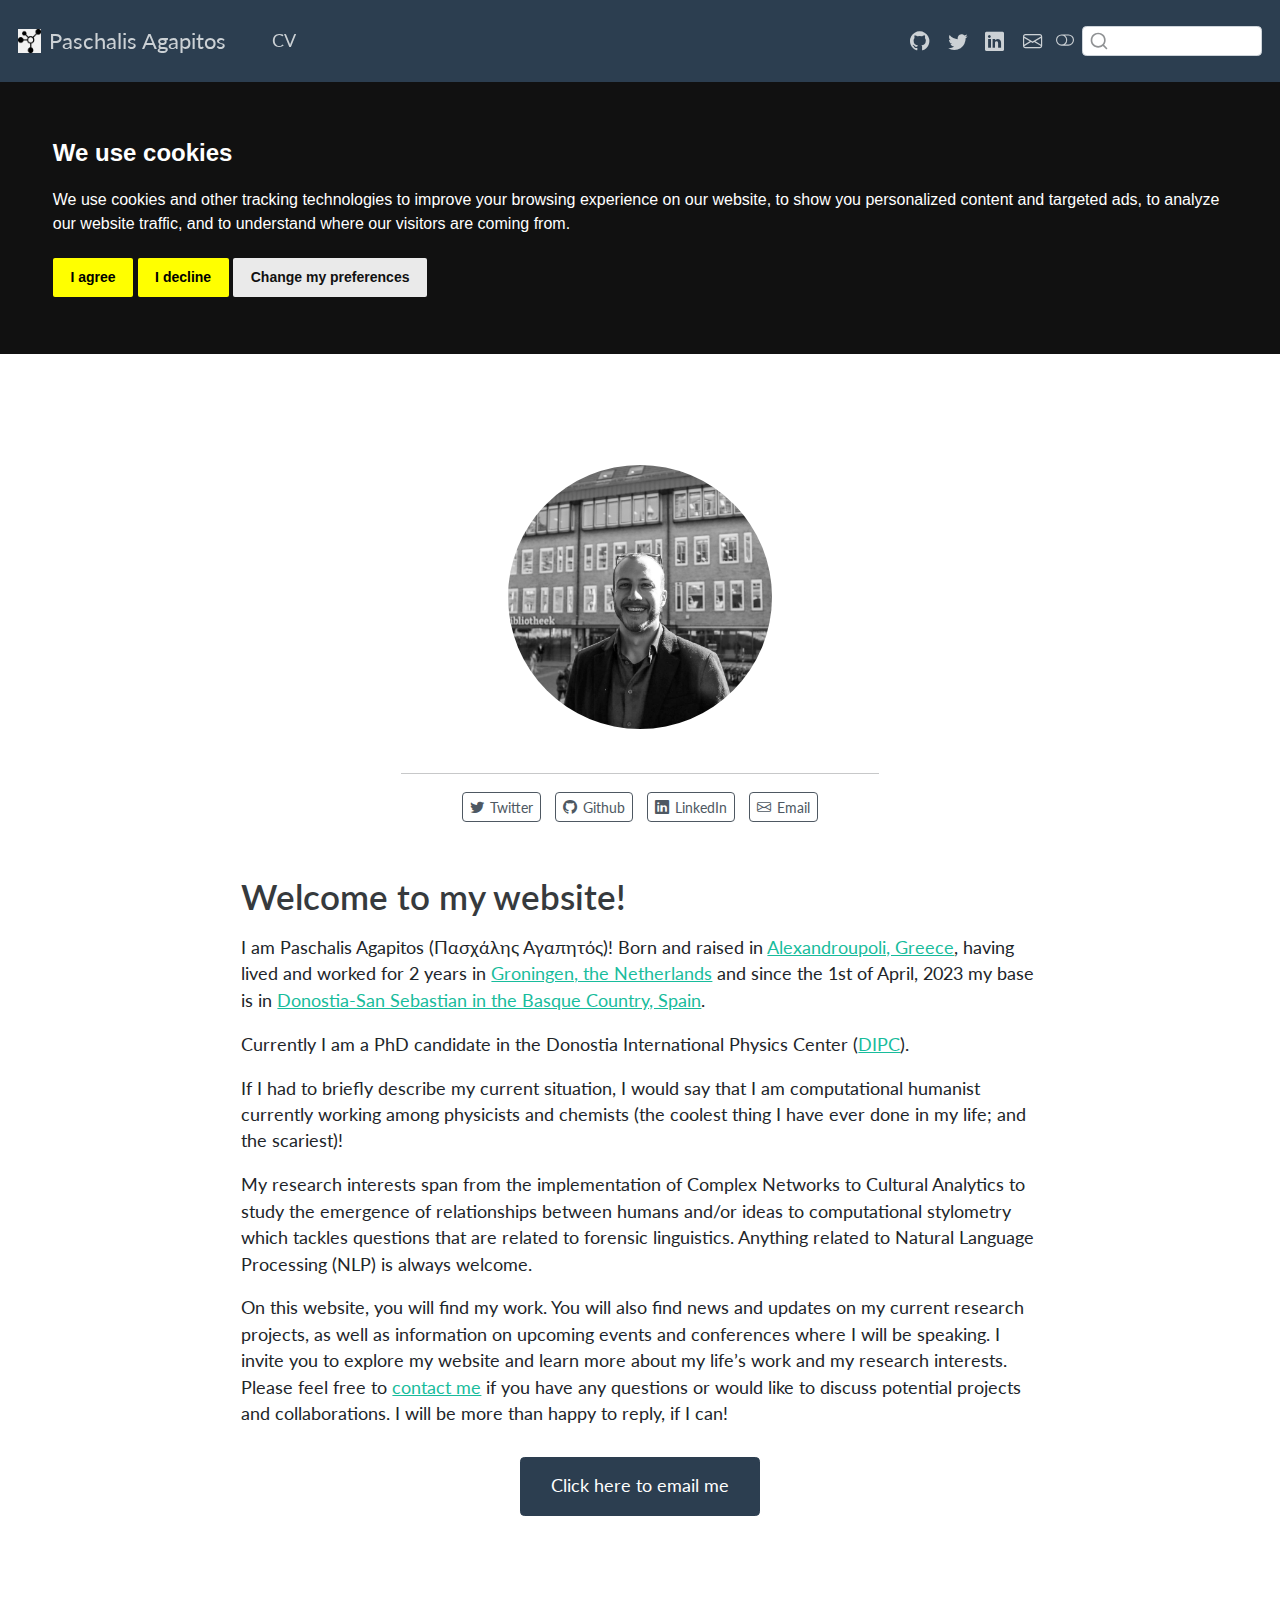
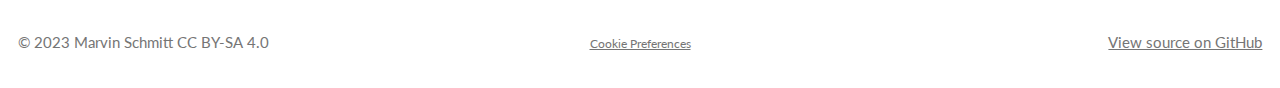
==== index.html @ d055b9a4 "Built site for gh-pages" ====
<!DOCTYPE html>
<html xmlns="http://www.w3.org/1999/xhtml" lang="en" xml:lang="en"><head>

<meta charset="utf-8">
<meta name="generator" content="quarto-1.3.361">

<meta name="viewport" content="width=device-width, initial-scale=1.0, user-scalable=yes">


<title>Paschalis Agapitos</title>
<style>
code{white-space: pre-wrap;}
span.smallcaps{font-variant: small-caps;}
div.columns{display: flex; gap: min(4vw, 1.5em);}
div.column{flex: auto; overflow-x: auto;}
div.hanging-indent{margin-left: 1.5em; text-indent: -1.5em;}
ul.task-list{list-style: none;}
ul.task-list li input[type="checkbox"] {
  width: 0.8em;
  margin: 0 0.8em 0.2em -1em; /* quarto-specific, see https://github.com/quarto-dev/quarto-cli/issues/4556 */ 
  vertical-align: middle;
}
</style>


<script src="site_libs/quarto-nav/quarto-nav.js"></script>
<script src="site_libs/clipboard/clipboard.min.js"></script>
<script src="site_libs/quarto-search/autocomplete.umd.js"></script>
<script src="site_libs/quarto-search/fuse.min.js"></script>
<script src="site_libs/quarto-search/quarto-search.js"></script>
<meta name="quarto:offset" content="./">
<link href="./img/favicon_network.png" rel="icon" type="image/png">
<script src="site_libs/cookie-consent/cookie-consent.js"></script>
<link href="site_libs/cookie-consent/cookie-consent.css" rel="stylesheet">
<script src="site_libs/quarto-html/quarto.js"></script>
<script src="site_libs/quarto-html/popper.min.js"></script>
<script src="site_libs/quarto-html/tippy.umd.min.js"></script>
<link href="site_libs/quarto-html/tippy.css" rel="stylesheet">
<link href="site_libs/quarto-html/quarto-syntax-highlighting.css" rel="stylesheet" class="quarto-color-scheme" id="quarto-text-highlighting-styles">
<link href="site_libs/quarto-html/quarto-syntax-highlighting-dark.css" rel="prefetch" class="quarto-color-scheme quarto-color-alternate" id="quarto-text-highlighting-styles">
<script src="site_libs/bootstrap/bootstrap.min.js"></script>
<link href="site_libs/bootstrap/bootstrap-icons.css" rel="stylesheet">
<link href="site_libs/bootstrap/bootstrap.min.css" rel="stylesheet" class="quarto-color-scheme" id="quarto-bootstrap" data-mode="light">
<link href="site_libs/bootstrap/bootstrap-dark.min.css" rel="prefetch" class="quarto-color-scheme quarto-color-alternate" id="quarto-bootstrap" data-mode="dark">
<script id="quarto-search-options" type="application/json">{
  "location": "navbar",
  "copy-button": false,
  "collapse-after": 3,
  "panel-placement": "end",
  "type": "textbox",
  "limit": 20,
  "language": {
    "search-no-results-text": "No results",
    "search-matching-documents-text": "matching documents",
    "search-copy-link-title": "Copy link to search",
    "search-hide-matches-text": "Hide additional matches",
    "search-more-match-text": "more match in this document",
    "search-more-matches-text": "more matches in this document",
    "search-clear-button-title": "Clear",
    "search-detached-cancel-button-title": "Cancel",
    "search-submit-button-title": "Submit",
    "search-label": "Search"
  }
}</script>

<script type="text/javascript" charset="UTF-8">
document.addEventListener('DOMContentLoaded', function () {
cookieconsent.run({
  "notice_banner_type":"headline",
  "consent_type":"express",
  "palette":"dark",
  "language":"en",
  "page_load_consent_levels":["strictly-necessary"],
  "notice_banner_reject_button_hide":false,
  "preferences_center_close_button_hide":false,
  "website_name":""
  });
});
</script> 
  


<meta property="og:title" content="">
<meta property="og:description" content="">
<meta property="og:image" content="https://github.com/PaschalisAg/paschalisag.github.io/img/prof_pic.jpg">
<meta property="og:site-name" content="Paschalis Agapitos">
<meta name="twitter:title" content="">
<meta name="twitter:description" content="">
<meta name="twitter:image" content="https://github.com/PaschalisAg/paschalisag.github.io/img/prof_pic.jpg">
<meta name="twitter:creator" content="@paschalisag">
<meta name="twitter:card" content="summary_large_image">
</head>

<body class="nav-fixed fullcontent">

<div id="quarto-search-results"></div>
  <header id="quarto-header" class="headroom fixed-top">
    <nav class="navbar navbar-expand-lg navbar-dark ">
      <div class="navbar-container container-fluid">
      <div class="navbar-brand-container">
    <a href="./index.html" class="navbar-brand navbar-brand-logo">
    <img src="./img/logo.png" alt="" class="navbar-logo">
    </a>
    <a class="navbar-brand" href="./index.html">
    <span class="navbar-title">Paschalis Agapitos</span>
    </a>
  </div>
            <div id="quarto-search" class="" title="Search"></div>
          <button class="navbar-toggler" type="button" data-bs-toggle="collapse" data-bs-target="#navbarCollapse" aria-controls="navbarCollapse" aria-expanded="false" aria-label="Toggle navigation" onclick="if (window.quartoToggleHeadroom) { window.quartoToggleHeadroom(); }">
  <span class="navbar-toggler-icon"></span>
</button>
          <div class="collapse navbar-collapse" id="navbarCollapse">
            <ul class="navbar-nav navbar-nav-scroll me-auto">
  <li class="nav-item">
    <a class="nav-link" href="./cv/index.html" rel="" target="">
 <span class="menu-text">CV</span></a>
  </li>  
</ul>
            <ul class="navbar-nav navbar-nav-scroll ms-auto">
  <li class="nav-item compact">
    <a class="nav-link" href="https://github.com/PaschalisAg" rel="" target=""><i class="bi bi-github" role="img">
</i> 
 <span class="menu-text"></span></a>
  </li>  
  <li class="nav-item compact">
    <a class="nav-link" href="https://twitter.com/paschalisag" rel="" target=""><i class="bi bi-twitter" role="img">
</i> 
 <span class="menu-text"></span></a>
  </li>  
  <li class="nav-item compact">
    <a class="nav-link" href="https://www.linkedin.com/in/paschalis-agapitos-1b5284217/" rel="" target=""><i class="bi bi-linkedin" role="img">
</i> 
 <span class="menu-text"></span></a>
  </li>  
  <li class="nav-item compact">
    <a class="nav-link" href="mailto:paschalis.agapitos@dipc.org" rel="" target=""><i class="bi bi-envelope" role="img" aria-label="email">
</i> 
 <span class="menu-text"></span></a>
  </li>  
</ul>
            <div class="quarto-navbar-tools">
  <a href="" class="quarto-color-scheme-toggle quarto-navigation-tool  px-1" onclick="window.quartoToggleColorScheme(); return false;" title="Toggle dark mode"><i class="bi"></i></a>
</div>
          </div> <!-- /navcollapse -->
      </div> <!-- /container-fluid -->
    </nav>
</header>
<!-- content -->
<div id="quarto-content" class="quarto-container page-columns page-rows-contents page-layout-article page-navbar">
<!-- sidebar -->
<!-- margin-sidebar -->
    
<!-- main -->
<main class="content" id="quarto-document-content">



<div class="quarto-about-jolla">
  <img src="img/prof_pic.jpg" class="about-image
  round " style="height: 15em; width: 15em;">
 <div id="about-block">
</div> 
  <hr class="about-sep">
   <div class="about-links">
  <a href="https://twitter.com/paschalisag" class="about-link" rel="" target="">
    <i class="bi bi-twitter"></i>
     <span class="about-link-text">Twitter</span>
  </a>
  <a href="https://github.com/PaschalisAg" class="about-link" rel="" target="">
    <i class="bi bi-github"></i>
     <span class="about-link-text">Github</span>
  </a>
  <a href="https://www.linkedin.com/in/paschalis-agapitos-1b5284217/" class="about-link" rel="" target="">
    <i class="bi bi-linkedin"></i>
     <span class="about-link-text">LinkedIn</span>
  </a>
  <a href="mailto:paschalis.agapitos@dipc.org" class="about-link" rel="" target="">
    <i class="bi bi-envelope"></i>
     <span class="about-link-text">Email</span>
  </a>
</div>
</div>

<section id="welcome-to-my-website" class="level1">
<h1>Welcome to my website!</h1>
<p>I am Paschalis Agapitos (Πασχάλης Αγαπητός)! Born and raised in <a href="https://www.google.com/maps/place/Alexandroupoli+681+00,+Greece/@40.8491336,25.8547108,14z/data=!3m1!4b1!4m6!3m5!1s0x14b21c9f5c02c8d5:0xbab0f92b441e41e3!8m2!3d40.8457193!4d25.873962!16zL20vMDVzeWtw?entry=ttu">Alexandroupoli, Greece</a>, having lived and worked for 2 years in <a href="https://www.google.com/maps/place/Groningen,+Netherlands/@53.2216766,6.4832935,12z/data=!3m1!4b1!4m6!3m5!1s0x47c83286b462cca7:0xcb4b5086f9a6c8dc!8m2!3d53.2193835!4d6.5665017!16zL20vMGQ4czg?entry=ttu">Groningen, the Netherlands</a> and since the 1st of April, 2023 my base is in <a href="https://www.google.com/maps/place/Donostia-San+Sebastian,+Gipuzkoa/@43.3072662,-2.0518221,13z/data=!3m1!4b1!4m6!3m5!1s0xd51affe3b68fe15:0xe43ec55994864649!8m2!3d43.318334!4d-1.9812313!16zL20vMDJsNmw4?entry=ttu">Donostia-San Sebastian in the Basque Country, Spain</a>.</p>
<p>Currently I am a PhD candidate in the Donostia International Physics Center (<a href="https://dipc.ehu.eus/en">DIPC</a>).</p>
<p>If I had to briefly describe my current situation, I would say that I am computational humanist currently working among physicists and chemists (the coolest thing I have ever done in my life; and the scariest)!</p>
<p>My research interests span from the implementation of Complex Networks to Cultural Analytics to study the emergence of relationships between humans and/or ideas to computational stylometry which tackles questions that are related to forensic linguistics. Anything related to Natural Language Processing (NLP) is always welcome.</p>
<p>On this website, you will find my work. You will also find news and updates on my current research projects, as well as information on upcoming events and conferences where I will be speaking. I invite you to explore my website and learn more about my life’s work and my research interests. Please feel free to <a href="mailto:paschalis.agapitos@dipc.org">contact me</a> if you have any questions or would like to discuss potential projects and collaborations. I will be more than happy to reply, if I can!</p>
<div style="margin: 30px; text-align: center;">
<a class="btn btn-primary" href="mailto:paschalis.agapitos@dipc.org" role="button" target="_blank" style="padding: 15px 30px;">Click here to email me</a>
</div>



</section>

</main> <!-- /main -->
<script id="quarto-html-after-body" type="application/javascript">
window.document.addEventListener("DOMContentLoaded", function (event) {
  const toggleBodyColorMode = (bsSheetEl) => {
    const mode = bsSheetEl.getAttribute("data-mode");
    const bodyEl = window.document.querySelector("body");
    if (mode === "dark") {
      bodyEl.classList.add("quarto-dark");
      bodyEl.classList.remove("quarto-light");
    } else {
      bodyEl.classList.add("quarto-light");
      bodyEl.classList.remove("quarto-dark");
    }
  }
  const toggleBodyColorPrimary = () => {
    const bsSheetEl = window.document.querySelector("link#quarto-bootstrap");
    if (bsSheetEl) {
      toggleBodyColorMode(bsSheetEl);
    }
  }
  toggleBodyColorPrimary();  
  const disableStylesheet = (stylesheets) => {
    for (let i=0; i < stylesheets.length; i++) {
      const stylesheet = stylesheets[i];
      stylesheet.rel = 'prefetch';
    }
  }
  const enableStylesheet = (stylesheets) => {
    for (let i=0; i < stylesheets.length; i++) {
      const stylesheet = stylesheets[i];
      stylesheet.rel = 'stylesheet';
    }
  }
  const manageTransitions = (selector, allowTransitions) => {
    const els = window.document.querySelectorAll(selector);
    for (let i=0; i < els.length; i++) {
      const el = els[i];
      if (allowTransitions) {
        el.classList.remove('notransition');
      } else {
        el.classList.add('notransition');
      }
    }
  }
  const toggleColorMode = (alternate) => {
    // Switch the stylesheets
    const alternateStylesheets = window.document.querySelectorAll('link.quarto-color-scheme.quarto-color-alternate');
    manageTransitions('#quarto-margin-sidebar .nav-link', false);
    if (alternate) {
      enableStylesheet(alternateStylesheets);
      for (const sheetNode of alternateStylesheets) {
        if (sheetNode.id === "quarto-bootstrap") {
          toggleBodyColorMode(sheetNode);
        }
      }
    } else {
      disableStylesheet(alternateStylesheets);
      toggleBodyColorPrimary();
    }
    manageTransitions('#quarto-margin-sidebar .nav-link', true);
    // Switch the toggles
    const toggles = window.document.querySelectorAll('.quarto-color-scheme-toggle');
    for (let i=0; i < toggles.length; i++) {
      const toggle = toggles[i];
      if (toggle) {
        if (alternate) {
          toggle.classList.add("alternate");     
        } else {
          toggle.classList.remove("alternate");
        }
      }
    }
    // Hack to workaround the fact that safari doesn't
    // properly recolor the scrollbar when toggling (#1455)
    if (navigator.userAgent.indexOf('Safari') > 0 && navigator.userAgent.indexOf('Chrome') == -1) {
      manageTransitions("body", false);
      window.scrollTo(0, 1);
      setTimeout(() => {
        window.scrollTo(0, 0);
        manageTransitions("body", true);
      }, 40);  
    }
  }
  const isFileUrl = () => { 
    return window.location.protocol === 'file:';
  }
  const hasAlternateSentinel = () => {  
    let styleSentinel = getColorSchemeSentinel();
    if (styleSentinel !== null) {
      return styleSentinel === "alternate";
    } else {
      return false;
    }
  }
  const setStyleSentinel = (alternate) => {
    const value = alternate ? "alternate" : "default";
    if (!isFileUrl()) {
      window.localStorage.setItem("quarto-color-scheme", value);
    } else {
      localAlternateSentinel = value;
    }
  }
  const getColorSchemeSentinel = () => {
    if (!isFileUrl()) {
      const storageValue = window.localStorage.getItem("quarto-color-scheme");
      return storageValue != null ? storageValue : localAlternateSentinel;
    } else {
      return localAlternateSentinel;
    }
  }
  let localAlternateSentinel = 'default';
  // Dark / light mode switch
  window.quartoToggleColorScheme = () => {
    // Read the current dark / light value 
    let toAlternate = !hasAlternateSentinel();
    toggleColorMode(toAlternate);
    setStyleSentinel(toAlternate);
  };
  // Ensure there is a toggle, if there isn't float one in the top right
  if (window.document.querySelector('.quarto-color-scheme-toggle') === null) {
    const a = window.document.createElement('a');
    a.classList.add('top-right');
    a.classList.add('quarto-color-scheme-toggle');
    a.href = "";
    a.onclick = function() { try { window.quartoToggleColorScheme(); } catch {} return false; };
    const i = window.document.createElement("i");
    i.classList.add('bi');
    a.appendChild(i);
    window.document.body.appendChild(a);
  }
  // Switch to dark mode if need be
  if (hasAlternateSentinel()) {
    toggleColorMode(true);
  } else {
    toggleColorMode(false);
  }
  const isCodeAnnotation = (el) => {
    for (const clz of el.classList) {
      if (clz.startsWith('code-annotation-')) {                     
        return true;
      }
    }
    return false;
  }
  const clipboard = new window.ClipboardJS('.code-copy-button', {
    text: function(trigger) {
      const codeEl = trigger.previousElementSibling.cloneNode(true);
      for (const childEl of codeEl.children) {
        if (isCodeAnnotation(childEl)) {
          childEl.remove();
        }
      }
      return codeEl.innerText;
    }
  });
  clipboard.on('success', function(e) {
    // button target
    const button = e.trigger;
    // don't keep focus
    button.blur();
    // flash "checked"
    button.classList.add('code-copy-button-checked');
    var currentTitle = button.getAttribute("title");
    button.setAttribute("title", "Copied!");
    let tooltip;
    if (window.bootstrap) {
      button.setAttribute("data-bs-toggle", "tooltip");
      button.setAttribute("data-bs-placement", "left");
      button.setAttribute("data-bs-title", "Copied!");
      tooltip = new bootstrap.Tooltip(button, 
        { trigger: "manual", 
          customClass: "code-copy-button-tooltip",
          offset: [0, -8]});
      tooltip.show();    
    }
    setTimeout(function() {
      if (tooltip) {
        tooltip.hide();
        button.removeAttribute("data-bs-title");
        button.removeAttribute("data-bs-toggle");
        button.removeAttribute("data-bs-placement");
      }
      button.setAttribute("title", currentTitle);
      button.classList.remove('code-copy-button-checked');
    }, 1000);
    // clear code selection
    e.clearSelection();
  });
  function tippyHover(el, contentFn) {
    const config = {
      allowHTML: true,
      content: contentFn,
      maxWidth: 500,
      delay: 100,
      arrow: false,
      appendTo: function(el) {
          return el.parentElement;
      },
      interactive: true,
      interactiveBorder: 10,
      theme: 'quarto',
      placement: 'bottom-start'
    };
    window.tippy(el, config); 
  }
  const noterefs = window.document.querySelectorAll('a[role="doc-noteref"]');
  for (var i=0; i<noterefs.length; i++) {
    const ref = noterefs[i];
    tippyHover(ref, function() {
      // use id or data attribute instead here
      let href = ref.getAttribute('data-footnote-href') || ref.getAttribute('href');
      try { href = new URL(href).hash; } catch {}
      const id = href.replace(/^#\/?/, "");
      const note = window.document.getElementById(id);
      return note.innerHTML;
    });
  }
      let selectedAnnoteEl;
      const selectorForAnnotation = ( cell, annotation) => {
        let cellAttr = 'data-code-cell="' + cell + '"';
        let lineAttr = 'data-code-annotation="' +  annotation + '"';
        const selector = 'span[' + cellAttr + '][' + lineAttr + ']';
        return selector;
      }
      const selectCodeLines = (annoteEl) => {
        const doc = window.document;
        const targetCell = annoteEl.getAttribute("data-target-cell");
        const targetAnnotation = annoteEl.getAttribute("data-target-annotation");
        const annoteSpan = window.document.querySelector(selectorForAnnotation(targetCell, targetAnnotation));
        const lines = annoteSpan.getAttribute("data-code-lines").split(",");
        const lineIds = lines.map((line) => {
          return targetCell + "-" + line;
        })
        let top = null;
        let height = null;
        let parent = null;
        if (lineIds.length > 0) {
            //compute the position of the single el (top and bottom and make a div)
            const el = window.document.getElementById(lineIds[0]);
            top = el.offsetTop;
            height = el.offsetHeight;
            parent = el.parentElement.parentElement;
          if (lineIds.length > 1) {
            const lastEl = window.document.getElementById(lineIds[lineIds.length - 1]);
            const bottom = lastEl.offsetTop + lastEl.offsetHeight;
            height = bottom - top;
          }
          if (top !== null && height !== null && parent !== null) {
            // cook up a div (if necessary) and position it 
            let div = window.document.getElementById("code-annotation-line-highlight");
            if (div === null) {
              div = window.document.createElement("div");
              div.setAttribute("id", "code-annotation-line-highlight");
              div.style.position = 'absolute';
              parent.appendChild(div);
            }
            div.style.top = top - 2 + "px";
            div.style.height = height + 4 + "px";
            let gutterDiv = window.document.getElementById("code-annotation-line-highlight-gutter");
            if (gutterDiv === null) {
              gutterDiv = window.document.createElement("div");
              gutterDiv.setAttribute("id", "code-annotation-line-highlight-gutter");
              gutterDiv.style.position = 'absolute';
              const codeCell = window.document.getElementById(targetCell);
              const gutter = codeCell.querySelector('.code-annotation-gutter');
              gutter.appendChild(gutterDiv);
            }
            gutterDiv.style.top = top - 2 + "px";
            gutterDiv.style.height = height + 4 + "px";
          }
          selectedAnnoteEl = annoteEl;
        }
      };
      const unselectCodeLines = () => {
        const elementsIds = ["code-annotation-line-highlight", "code-annotation-line-highlight-gutter"];
        elementsIds.forEach((elId) => {
          const div = window.document.getElementById(elId);
          if (div) {
            div.remove();
          }
        });
        selectedAnnoteEl = undefined;
      };
      // Attach click handler to the DT
      const annoteDls = window.document.querySelectorAll('dt[data-target-cell]');
      for (const annoteDlNode of annoteDls) {
        annoteDlNode.addEventListener('click', (event) => {
          const clickedEl = event.target;
          if (clickedEl !== selectedAnnoteEl) {
            unselectCodeLines();
            const activeEl = window.document.querySelector('dt[data-target-cell].code-annotation-active');
            if (activeEl) {
              activeEl.classList.remove('code-annotation-active');
            }
            selectCodeLines(clickedEl);
            clickedEl.classList.add('code-annotation-active');
          } else {
            // Unselect the line
            unselectCodeLines();
            clickedEl.classList.remove('code-annotation-active');
          }
        });
      }
  const findCites = (el) => {
    const parentEl = el.parentElement;
    if (parentEl) {
      const cites = parentEl.dataset.cites;
      if (cites) {
        return {
          el,
          cites: cites.split(' ')
        };
      } else {
        return findCites(el.parentElement)
      }
    } else {
      return undefined;
    }
  };
  var bibliorefs = window.document.querySelectorAll('a[role="doc-biblioref"]');
  for (var i=0; i<bibliorefs.length; i++) {
    const ref = bibliorefs[i];
    const citeInfo = findCites(ref);
    if (citeInfo) {
      tippyHover(citeInfo.el, function() {
        var popup = window.document.createElement('div');
        citeInfo.cites.forEach(function(cite) {
          var citeDiv = window.document.createElement('div');
          citeDiv.classList.add('hanging-indent');
          citeDiv.classList.add('csl-entry');
          var biblioDiv = window.document.getElementById('ref-' + cite);
          if (biblioDiv) {
            citeDiv.innerHTML = biblioDiv.innerHTML;
          }
          popup.appendChild(citeDiv);
        });
        return popup.innerHTML;
      });
    }
  }
});
</script>
</div> <!-- /content -->
<footer class="footer">
  <div class="nav-footer">
    <div class="nav-footer-left"><span class="faux-block">© 2023 Marvin Schmitt CC BY-SA 4.0</span></div>   
    <div class="nav-footer-center"><div class="cookie-consent-footer"><a href="#" id="open_preferences_center">Cookie Preferences</a></div></div>
    <div class="nav-footer-right"><span class="faux-block"><a href="https://github.com/marvinschmitt/quarto-website-template/">View source on GitHub</a></span></div>
  </div>
</footer>



</body></html>
---- site_libs/cookie-consent/cookie-consent.css ----
div.cookie-consent-footer {
  font-size: 0.8em;
  text-decoration: none;
}
---- site_libs/quarto-html/tippy.css ----
.tippy-box[data-animation=fade][data-state=hidden]{opacity:0}[data-tippy-root]{max-width:calc(100vw - 10px)}.tippy-box{position:relative;background-color:#333;color:#fff;border-radius:4px;font-size:14px;line-height:1.4;white-space:normal;outline:0;transition-property:transform,visibility,opacity}.tippy-box[data-placement^=top]>.tippy-arrow{bottom:0}.tippy-box[data-placement^=top]>.tippy-arrow:before{bottom:-7px;left:0;border-width:8px 8px 0;border-top-color:initial;transform-origin:center top}.tippy-box[data-placement^=bottom]>.tippy-arrow{top:0}.tippy-box[data-placement^=bottom]>.tippy-arrow:before{top:-7px;left:0;border-width:0 8px 8px;border-bottom-color:initial;transform-origin:center bottom}.tippy-box[data-placement^=left]>.tippy-arrow{right:0}.tippy-box[data-placement^=left]>.tippy-arrow:before{border-width:8px 0 8px 8px;border-left-color:initial;right:-7px;transform-origin:center left}.tippy-box[data-placement^=right]>.tippy-arrow{left:0}.tippy-box[data-placement^=right]>.tippy-arrow:before{left:-7px;border-width:8px 8px 8px 0;border-right-color:initial;transform-origin:center right}.tippy-box[data-inertia][data-state=visible]{transition-timing-function:cubic-bezier(.54,1.5,.38,1.11)}.tippy-arrow{width:16px;height:16px;color:#333}.tippy-arrow:before{content:"";position:absolute;border-color:transparent;border-style:solid}.tippy-content{position:relative;padding:5px 9px;z-index:1}
---- site_libs/quarto-html/quarto-syntax-highlighting.css ----
/* quarto syntax highlight colors */
:root {
  --quarto-hl-ot-color: #003B4F;
  --quarto-hl-at-color: #657422;
  --quarto-hl-ss-color: #20794D;
  --quarto-hl-an-color: #5E5E5E;
  --quarto-hl-fu-color: #4758AB;
  --quarto-hl-st-color: #20794D;
  --quarto-hl-cf-color: #003B4F;
  --quarto-hl-op-color: #5E5E5E;
  --quarto-hl-er-color: #AD0000;
  --quarto-hl-bn-color: #AD0000;
  --quarto-hl-al-color: #AD0000;
  --quarto-hl-va-color: #111111;
  --quarto-hl-bu-color: inherit;
  --quarto-hl-ex-color: inherit;
  --quarto-hl-pp-color: #AD0000;
  --quarto-hl-in-color: #5E5E5E;
  --quarto-hl-vs-color: #20794D;
  --quarto-hl-wa-color: #5E5E5E;
  --quarto-hl-do-color: #5E5E5E;
  --quarto-hl-im-color: #00769E;
  --quarto-hl-ch-color: #20794D;
  --quarto-hl-dt-color: #AD0000;
  --quarto-hl-fl-color: #AD0000;
  --quarto-hl-co-color: #5E5E5E;
  --quarto-hl-cv-color: #5E5E5E;
  --quarto-hl-cn-color: #8f5902;
  --quarto-hl-sc-color: #5E5E5E;
  --quarto-hl-dv-color: #AD0000;
  --quarto-hl-kw-color: #003B4F;
}

/* other quarto variables */
:root {
  --quarto-font-monospace: SFMono-Regular, Menlo, Monaco, Consolas, "Liberation Mono", "Courier New", monospace;
}

pre > code.sourceCode > span {
  color: #003B4F;
}

code span {
  color: #003B4F;
}

code.sourceCode > span {
  color: #003B4F;
}

div.sourceCode,
div.sourceCode pre.sourceCode {
  color: #003B4F;
}

code span.ot {
  color: #003B4F;
  font-style: inherit;
}

code span.at {
  color: #657422;
  font-style: inherit;
}

code span.ss {
  color: #20794D;
  font-style: inherit;
}

code span.an {
  color: #5E5E5E;
  font-style: inherit;
}

code span.fu {
  color: #4758AB;
  font-style: inherit;
}

code span.st {
  color: #20794D;
  font-style: inherit;
}

code span.cf {
  color: #003B4F;
  font-style: inherit;
}

code span.op {
  color: #5E5E5E;
  font-style: inherit;
}

code span.er {
  color: #AD0000;
  font-style: inherit;
}

code span.bn {
  color: #AD0000;
  font-style: inherit;
}

code span.al {
  color: #AD0000;
  font-style: inherit;
}

code span.va {
  color: #111111;
  font-style: inherit;
}

code span.bu {
  font-style: inherit;
}

code span.ex {
  font-style: inherit;
}

code span.pp {
  color: #AD0000;
  font-style: inherit;
}

code span.in {
  color: #5E5E5E;
  font-style: inherit;
}

code span.vs {
  color: #20794D;
  font-style: inherit;
}

code span.wa {
  color: #5E5E5E;
  font-style: italic;
}

code span.do {
  color: #5E5E5E;
  font-style: italic;
}

code span.im {
  color: #00769E;
  font-style: inherit;
}

code span.ch {
  color: #20794D;
  font-style: inherit;
}

code span.dt {
  color: #AD0000;
  font-style: inherit;
}

code span.fl {
  color: #AD0000;
  font-style: inherit;
}

code span.co {
  color: #5E5E5E;
  font-style: inherit;
}

code span.cv {
  color: #5E5E5E;
  font-style: italic;
}

code span.cn {
  color: #8f5902;
  font-style: inherit;
}

code span.sc {
  color: #5E5E5E;
  font-style: inherit;
}

code span.dv {
  color: #AD0000;
  font-style: inherit;
}

code span.kw {
  color: #003B4F;
  font-style: inherit;
}

.prevent-inlining {
  content: "</";
}

/*# sourceMappingURL=debc5d5d77c3f9108843748ff7464032.css.map */
---- site_libs/quarto-html/quarto-syntax-highlighting-dark.css ----
/* quarto syntax highlight colors */
:root {
  --quarto-hl-al-color: #f07178;
  --quarto-hl-an-color: #d4d0ab;
  --quarto-hl-at-color: #00e0e0;
  --quarto-hl-bn-color: #d4d0ab;
  --quarto-hl-bu-color: #abe338;
  --quarto-hl-ch-color: #abe338;
  --quarto-hl-co-color: #f8f8f2;
  --quarto-hl-cv-color: #ffd700;
  --quarto-hl-cn-color: #ffd700;
  --quarto-hl-cf-color: #ffa07a;
  --quarto-hl-dt-color: #ffa07a;
  --quarto-hl-dv-color: #d4d0ab;
  --quarto-hl-do-color: #f8f8f2;
  --quarto-hl-er-color: #f07178;
  --quarto-hl-ex-color: #00e0e0;
  --quarto-hl-fl-color: #d4d0ab;
  --quarto-hl-fu-color: #ffa07a;
  --quarto-hl-im-color: #abe338;
  --quarto-hl-in-color: #d4d0ab;
  --quarto-hl-kw-color: #ffa07a;
  --quarto-hl-op-color: #ffa07a;
  --quarto-hl-ot-color: #00e0e0;
  --quarto-hl-pp-color: #dcc6e0;
  --quarto-hl-re-color: #00e0e0;
  --quarto-hl-sc-color: #abe338;
  --quarto-hl-ss-color: #abe338;
  --quarto-hl-st-color: #abe338;
  --quarto-hl-va-color: #00e0e0;
  --quarto-hl-vs-color: #abe338;
  --quarto-hl-wa-color: #dcc6e0;
}

/* other quarto variables */
:root {
  --quarto-font-monospace: SFMono-Regular, Menlo, Monaco, Consolas, "Liberation Mono", "Courier New", monospace;
}

code span.al {
  background-color: #2a0f15;
  font-weight: bold;
  color: #f07178;
}

code span.an {
  color: #d4d0ab;
}

code span.at {
  color: #00e0e0;
}

code span.bn {
  color: #d4d0ab;
}

code span.bu {
  color: #abe338;
}

code span.ch {
  color: #abe338;
}

code span.co {
  font-style: italic;
  color: #f8f8f2;
}

code span.cv {
  color: #ffd700;
}

code span.cn {
  color: #ffd700;
}

code span.cf {
  font-weight: bold;
  color: #ffa07a;
}

code span.dt {
  color: #ffa07a;
}

code span.dv {
  color: #d4d0ab;
}

code span.do {
  color: #f8f8f2;
}

code span.er {
  color: #f07178;
  text-decoration: underline;
}

code span.ex {
  font-weight: bold;
  color: #00e0e0;
}

code span.fl {
  color: #d4d0ab;
}

code span.fu {
  color: #ffa07a;
}

code span.im {
  color: #abe338;
}

code span.in {
  color: #d4d0ab;
}

code span.kw {
  font-weight: bold;
  color: #ffa07a;
}

pre > code.sourceCode > span {
  color: #f8f8f2;
}

code span {
  color: #f8f8f2;
}

code.sourceCode > span {
  color: #f8f8f2;
}

div.sourceCode,
div.sourceCode pre.sourceCode {
  color: #f8f8f2;
}

code span.op {
  color: #ffa07a;
}

code span.ot {
  color: #00e0e0;
}

code span.pp {
  color: #dcc6e0;
}

code span.re {
  background-color: #f8f8f2;
  color: #00e0e0;
}

code span.sc {
  color: #abe338;
}

code span.ss {
  color: #abe338;
}

code span.st {
  color: #abe338;
}

code span.va {
  color: #00e0e0;
}

code span.vs {
  color: #abe338;
}

code span.wa {
  color: #dcc6e0;
}

.prevent-inlining {
  content: "</";
}

/*# sourceMappingURL=935a306eefa94366c21e1a970dddb765.css.map */
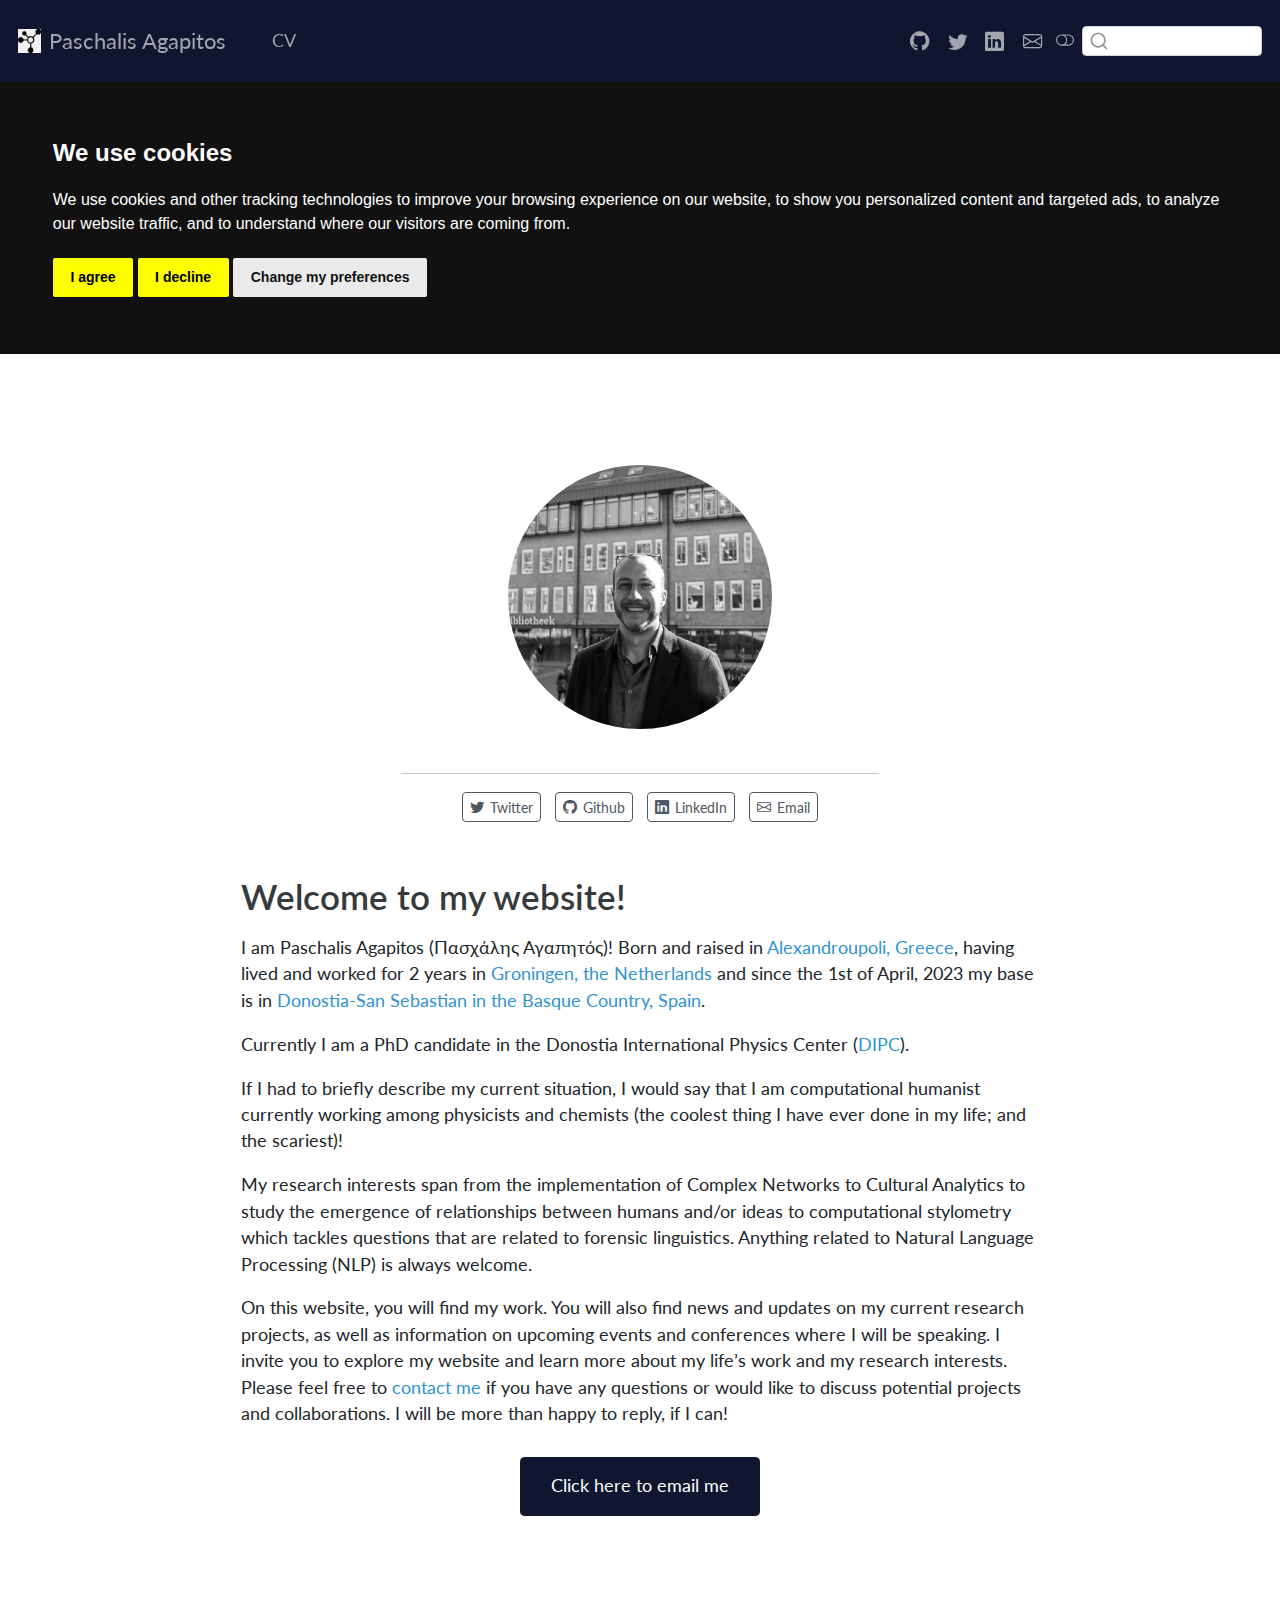
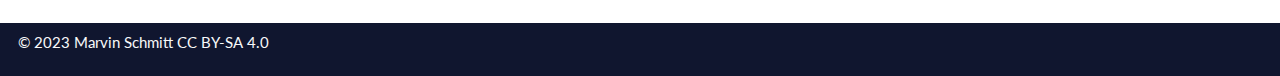
==== commit 1e56a7dd: "Built site for gh-pages" ====
--- a/index.html
+++ b/index.html
@@ -78,8 +78,10 @@
 });
 </script> 
   
-
-
+<style>html{ scroll-behavior: smooth; }</style>
+
+
+<link rel="stylesheet" href="styles.css">
 <meta property="og:title" content="">
 <meta property="og:description" content="">
 <meta property="og:image" content="https://github.com/PaschalisAg/paschalisag.github.io/img/prof_pic.jpg">
@@ -118,17 +120,17 @@
 </ul>
             <ul class="navbar-nav navbar-nav-scroll ms-auto">
   <li class="nav-item compact">
-    <a class="nav-link" href="https://github.com/PaschalisAg" rel="" target=""><i class="bi bi-github" role="img">
+    <a class="nav-link" href="https://github.com/PaschalisAg" rel="" target=""><i class="bi bi-github" role="img" aria-label="Quarto Github">
 </i> 
  <span class="menu-text"></span></a>
   </li>  
   <li class="nav-item compact">
-    <a class="nav-link" href="https://twitter.com/paschalisag" rel="" target=""><i class="bi bi-twitter" role="img">
+    <a class="nav-link" href="https://twitter.com/paschalisag" rel="" target=""><i class="bi bi-twitter" role="img" aria-label="Quarto Twitter">
 </i> 
  <span class="menu-text"></span></a>
   </li>  
   <li class="nav-item compact">
-    <a class="nav-link" href="https://www.linkedin.com/in/paschalis-agapitos-1b5284217/" rel="" target=""><i class="bi bi-linkedin" role="img">
+    <a class="nav-link" href="https://www.linkedin.com/in/paschalis-agapitos-1b5284217/" rel="" target=""><i class="bi bi-linkedin" role="img" aria-label="Quarto Linkedin">
 </i> 
  <span class="menu-text"></span></a>
   </li>  
@@ -549,4 +551,5 @@
 
 
 
+<script src="site_libs/quarto-html/zenscroll-min.js"></script>
 </body></html>--- a/site_libs/quarto-html/quarto-syntax-highlighting.css
+++ b/site_libs/quarto-html/quarto-syntax-highlighting.css
@@ -1,34 +1,34 @@
 /* quarto syntax highlight colors */
 :root {
-  --quarto-hl-ot-color: #003B4F;
-  --quarto-hl-at-color: #657422;
-  --quarto-hl-ss-color: #20794D;
-  --quarto-hl-an-color: #5E5E5E;
-  --quarto-hl-fu-color: #4758AB;
-  --quarto-hl-st-color: #20794D;
-  --quarto-hl-cf-color: #003B4F;
-  --quarto-hl-op-color: #5E5E5E;
-  --quarto-hl-er-color: #AD0000;
-  --quarto-hl-bn-color: #AD0000;
-  --quarto-hl-al-color: #AD0000;
-  --quarto-hl-va-color: #111111;
+  --quarto-hl-ot-color: #d91e18;
+  --quarto-hl-at-color: #a55a00;
+  --quarto-hl-ss-color: #008000;
+  --quarto-hl-an-color: #696969;
+  --quarto-hl-fu-color: #06287e;
+  --quarto-hl-st-color: #008000;
+  --quarto-hl-cf-color: #d91e18;
+  --quarto-hl-op-color: #00769e;
+  --quarto-hl-er-color: #7928a1;
+  --quarto-hl-bn-color: #7928a1;
+  --quarto-hl-al-color: #7928a1;
+  --quarto-hl-va-color: #a55a00;
   --quarto-hl-bu-color: inherit;
   --quarto-hl-ex-color: inherit;
-  --quarto-hl-pp-color: #AD0000;
-  --quarto-hl-in-color: #5E5E5E;
-  --quarto-hl-vs-color: #20794D;
-  --quarto-hl-wa-color: #5E5E5E;
-  --quarto-hl-do-color: #5E5E5E;
-  --quarto-hl-im-color: #00769E;
-  --quarto-hl-ch-color: #20794D;
-  --quarto-hl-dt-color: #AD0000;
-  --quarto-hl-fl-color: #AD0000;
-  --quarto-hl-co-color: #5E5E5E;
-  --quarto-hl-cv-color: #5E5E5E;
-  --quarto-hl-cn-color: #8f5902;
-  --quarto-hl-sc-color: #5E5E5E;
-  --quarto-hl-dv-color: #AD0000;
-  --quarto-hl-kw-color: #003B4F;
+  --quarto-hl-pp-color: #7928a1;
+  --quarto-hl-in-color: #696969;
+  --quarto-hl-vs-color: #008000;
+  --quarto-hl-wa-color: #696969;
+  --quarto-hl-do-color: #696969;
+  --quarto-hl-im-color: inherit;
+  --quarto-hl-ch-color: #008000;
+  --quarto-hl-dt-color: #7928a1;
+  --quarto-hl-fl-color: #a55a00;
+  --quarto-hl-co-color: #696969;
+  --quarto-hl-cv-color: #696969;
+  --quarto-hl-cn-color: #d91e18;
+  --quarto-hl-sc-color: #00769e;
+  --quarto-hl-dv-color: #7928a1;
+  --quarto-hl-kw-color: #d91e18;
 }
 
 /* other quarto variables */
@@ -37,79 +37,79 @@
 }
 
 pre > code.sourceCode > span {
-  color: #003B4F;
+  color: #545454;
 }
 
 code span {
-  color: #003B4F;
+  color: #545454;
 }
 
 code.sourceCode > span {
-  color: #003B4F;
+  color: #545454;
 }
 
 div.sourceCode,
 div.sourceCode pre.sourceCode {
-  color: #003B4F;
+  color: #545454;
 }
 
 code span.ot {
-  color: #003B4F;
+  color: #d91e18;
   font-style: inherit;
 }
 
 code span.at {
-  color: #657422;
+  color: #a55a00;
   font-style: inherit;
 }
 
 code span.ss {
-  color: #20794D;
+  color: #008000;
   font-style: inherit;
 }
 
 code span.an {
-  color: #5E5E5E;
+  color: #696969;
   font-style: inherit;
 }
 
 code span.fu {
-  color: #4758AB;
+  color: #06287e;
   font-style: inherit;
 }
 
 code span.st {
-  color: #20794D;
+  color: #008000;
   font-style: inherit;
 }
 
 code span.cf {
-  color: #003B4F;
+  color: #d91e18;
   font-style: inherit;
 }
 
 code span.op {
-  color: #5E5E5E;
+  color: #00769e;
   font-style: inherit;
 }
 
 code span.er {
-  color: #AD0000;
+  color: #7928a1;
   font-style: inherit;
 }
 
 code span.bn {
-  color: #AD0000;
+  color: #7928a1;
   font-style: inherit;
 }
 
 code span.al {
-  color: #AD0000;
+  color: #7928a1;
   font-style: inherit;
 }
 
 code span.va {
-  color: #111111;
+  color: #a55a00;
   font-style: inherit;
 }
 
@@ -122,77 +122,76 @@
 }
 
 code span.pp {
-  color: #AD0000;
+  color: #7928a1;
   font-style: inherit;
 }
 
 code span.in {
-  color: #5E5E5E;
+  color: #696969;
   font-style: inherit;
 }
 
 code span.vs {
-  color: #20794D;
+  color: #008000;
   font-style: inherit;
 }
 
 code span.wa {
-  color: #5E5E5E;
+  color: #696969;
   font-style: italic;
 }
 
 code span.do {
-  color: #5E5E5E;
+  color: #696969;
   font-style: italic;
 }
 
 code span.im {
-  color: #00769E;
   font-style: inherit;
 }
 
 code span.ch {
-  color: #20794D;
+  color: #008000;
   font-style: inherit;
 }
 
 code span.dt {
-  color: #AD0000;
+  color: #7928a1;
   font-style: inherit;
 }
 
 code span.fl {
-  color: #AD0000;
+  color: #a55a00;
   font-style: inherit;
 }
 
 code span.co {
-  color: #5E5E5E;
+  color: #696969;
   font-style: inherit;
 }
 
 code span.cv {
-  color: #5E5E5E;
+  color: #696969;
   font-style: italic;
 }
 
 code span.cn {
-  color: #8f5902;
+  color: #d91e18;
   font-style: inherit;
 }
 
 code span.sc {
-  color: #5E5E5E;
+  color: #00769e;
   font-style: inherit;
 }
 
 code span.dv {
-  color: #AD0000;
+  color: #7928a1;
   font-style: inherit;
 }
 
 code span.kw {
-  color: #003B4F;
+  color: #d91e18;
   font-style: inherit;
 }
 
--- a/site_libs/quarto-html/quarto-syntax-highlighting-dark.css
+++ b/site_libs/quarto-html/quarto-syntax-highlighting-dark.css
@@ -1,35 +1,34 @@
 /* quarto syntax highlight colors */
 :root {
-  --quarto-hl-al-color: #f07178;
+  --quarto-hl-ot-color: #ffa07a;
+  --quarto-hl-at-color: #ffd700;
+  --quarto-hl-ss-color: #abe338;
   --quarto-hl-an-color: #d4d0ab;
-  --quarto-hl-at-color: #00e0e0;
-  --quarto-hl-bn-color: #d4d0ab;
-  --quarto-hl-bu-color: #abe338;
+  --quarto-hl-fu-color: #ffd700;
+  --quarto-hl-st-color: #abe338;
+  --quarto-hl-cf-color: #ffa07a;
+  --quarto-hl-op-color: #00e0e0;
+  --quarto-hl-er-color: #dcc6e0;
+  --quarto-hl-bn-color: #dcc6e0;
+  --quarto-hl-al-color: #dcc6e0;
+  --quarto-hl-va-color: #f5ab35;
+  --quarto-hl-bu-color: #f5ab35;
+  --quarto-hl-ex-color: #ffd700;
+  --quarto-hl-pp-color: #dcc6e0;
+  --quarto-hl-in-color: #d4d0ab;
+  --quarto-hl-vs-color: #abe338;
+  --quarto-hl-wa-color: #d4d0ab;
+  --quarto-hl-do-color: #d4d0ab;
+  --quarto-hl-im-color: #f8f8f2;
   --quarto-hl-ch-color: #abe338;
-  --quarto-hl-co-color: #f8f8f2;
-  --quarto-hl-cv-color: #ffd700;
-  --quarto-hl-cn-color: #ffd700;
-  --quarto-hl-cf-color: #ffa07a;
-  --quarto-hl-dt-color: #ffa07a;
-  --quarto-hl-dv-color: #d4d0ab;
-  --quarto-hl-do-color: #f8f8f2;
-  --quarto-hl-er-color: #f07178;
-  --quarto-hl-ex-color: #00e0e0;
-  --quarto-hl-fl-color: #d4d0ab;
-  --quarto-hl-fu-color: #ffa07a;
-  --quarto-hl-im-color: #abe338;
-  --quarto-hl-in-color: #d4d0ab;
+  --quarto-hl-dt-color: #dcc6e0;
+  --quarto-hl-fl-color: #f5ab35;
+  --quarto-hl-co-color: #d4d0ab;
+  --quarto-hl-cv-color: #d4d0ab;
+  --quarto-hl-cn-color: #ffa07a;
+  --quarto-hl-sc-color: #00e0e0;
+  --quarto-hl-dv-color: #dcc6e0;
   --quarto-hl-kw-color: #ffa07a;
-  --quarto-hl-op-color: #ffa07a;
-  --quarto-hl-ot-color: #00e0e0;
-  --quarto-hl-pp-color: #dcc6e0;
-  --quarto-hl-re-color: #00e0e0;
-  --quarto-hl-sc-color: #abe338;
-  --quarto-hl-ss-color: #abe338;
-  --quarto-hl-st-color: #abe338;
-  --quarto-hl-va-color: #00e0e0;
-  --quarto-hl-vs-color: #abe338;
-  --quarto-hl-wa-color: #dcc6e0;
 }
 
 /* other quarto variables */
@@ -37,93 +36,6 @@
   --quarto-font-monospace: SFMono-Regular, Menlo, Monaco, Consolas, "Liberation Mono", "Courier New", monospace;
 }
 
-code span.al {
-  background-color: #2a0f15;
-  font-weight: bold;
-  color: #f07178;
-}
-
-code span.an {
-  color: #d4d0ab;
-}
-
-code span.at {
-  color: #00e0e0;
-}
-
-code span.bn {
-  color: #d4d0ab;
-}
-
-code span.bu {
-  color: #abe338;
-}
-
-code span.ch {
-  color: #abe338;
-}
-
-code span.co {
-  font-style: italic;
-  color: #f8f8f2;
-}
-
-code span.cv {
-  color: #ffd700;
-}
-
-code span.cn {
-  color: #ffd700;
-}
-
-code span.cf {
-  font-weight: bold;
-  color: #ffa07a;
-}
-
-code span.dt {
-  color: #ffa07a;
-}
-
-code span.dv {
-  color: #d4d0ab;
-}
-
-code span.do {
-  color: #f8f8f2;
-}
-
-code span.er {
-  color: #f07178;
-  text-decoration: underline;
-}
-
-code span.ex {
-  font-weight: bold;
-  color: #00e0e0;
-}
-
-code span.fl {
-  color: #d4d0ab;
-}
-
-code span.fu {
-  color: #ffa07a;
-}
-
-code span.im {
-  color: #abe338;
-}
-
-code span.in {
-  color: #d4d0ab;
-}
-
-code span.kw {
-  font-weight: bold;
-  color: #ffa07a;
-}
-
 pre > code.sourceCode > span {
   color: #f8f8f2;
 }
@@ -141,45 +53,149 @@
   color: #f8f8f2;
 }
 
+code span.ot {
+  color: #ffa07a;
+  font-style: inherit;
+}
+
+code span.at {
+  color: #ffd700;
+  font-style: inherit;
+}
+
+code span.ss {
+  color: #abe338;
+  font-style: inherit;
+}
+
+code span.an {
+  color: #d4d0ab;
+  font-style: inherit;
+}
+
+code span.fu {
+  color: #ffd700;
+  font-style: inherit;
+}
+
+code span.st {
+  color: #abe338;
+  font-style: inherit;
+}
+
+code span.cf {
+  color: #ffa07a;
+  font-style: inherit;
+}
+
 code span.op {
-  color: #ffa07a;
-}
-
-code span.ot {
   color: #00e0e0;
+  font-style: inherit;
+}
+
+code span.er {
+  color: #dcc6e0;
+  font-style: inherit;
+}
+
+code span.bn {
+  color: #dcc6e0;
+  font-style: inherit;
+}
+
+code span.al {
+  color: #dcc6e0;
+  font-style: inherit;
+}
+
+code span.va {
+  color: #f5ab35;
+  font-style: inherit;
+}
+
+code span.bu {
+  color: #f5ab35;
+  font-style: inherit;
+}
+
+code span.ex {
+  color: #ffd700;
+  font-style: inherit;
 }
 
 code span.pp {
   color: #dcc6e0;
-}
-
-code span.re {
-  background-color: #f8f8f2;
+  font-style: inherit;
+}
+
+code span.in {
+  color: #d4d0ab;
+  font-style: inherit;
+}
+
+code span.vs {
+  color: #abe338;
+  font-style: inherit;
+}
+
+code span.wa {
+  color: #d4d0ab;
+  font-style: italic;
+}
+
+code span.do {
+  color: #d4d0ab;
+  font-style: italic;
+}
+
+code span.im {
+  color: #f8f8f2;
+  font-style: inherit;
+}
+
+code span.ch {
+  color: #abe338;
+  font-style: inherit;
+}
+
+code span.dt {
+  color: #dcc6e0;
+  font-style: inherit;
+}
+
+code span.fl {
+  color: #f5ab35;
+  font-style: inherit;
+}
+
+code span.co {
+  color: #d4d0ab;
+  font-style: inherit;
+}
+
+code span.cv {
+  color: #d4d0ab;
+  font-style: italic;
+}
+
+code span.cn {
+  color: #ffa07a;
+  font-style: inherit;
+}
+
+code span.sc {
   color: #00e0e0;
-}
-
-code span.sc {
-  color: #abe338;
-}
-
-code span.ss {
-  color: #abe338;
-}
-
-code span.st {
-  color: #abe338;
-}
-
-code span.va {
-  color: #00e0e0;
-}
-
-code span.vs {
-  color: #abe338;
-}
-
-code span.wa {
-  color: #dcc6e0;
+  font-style: inherit;
+}
+
+code span.dv {
+  color: #dcc6e0;
+  font-style: inherit;
+}
+
+code span.kw {
+  color: #ffa07a;
+  font-style: inherit;
 }
 
 .prevent-inlining {
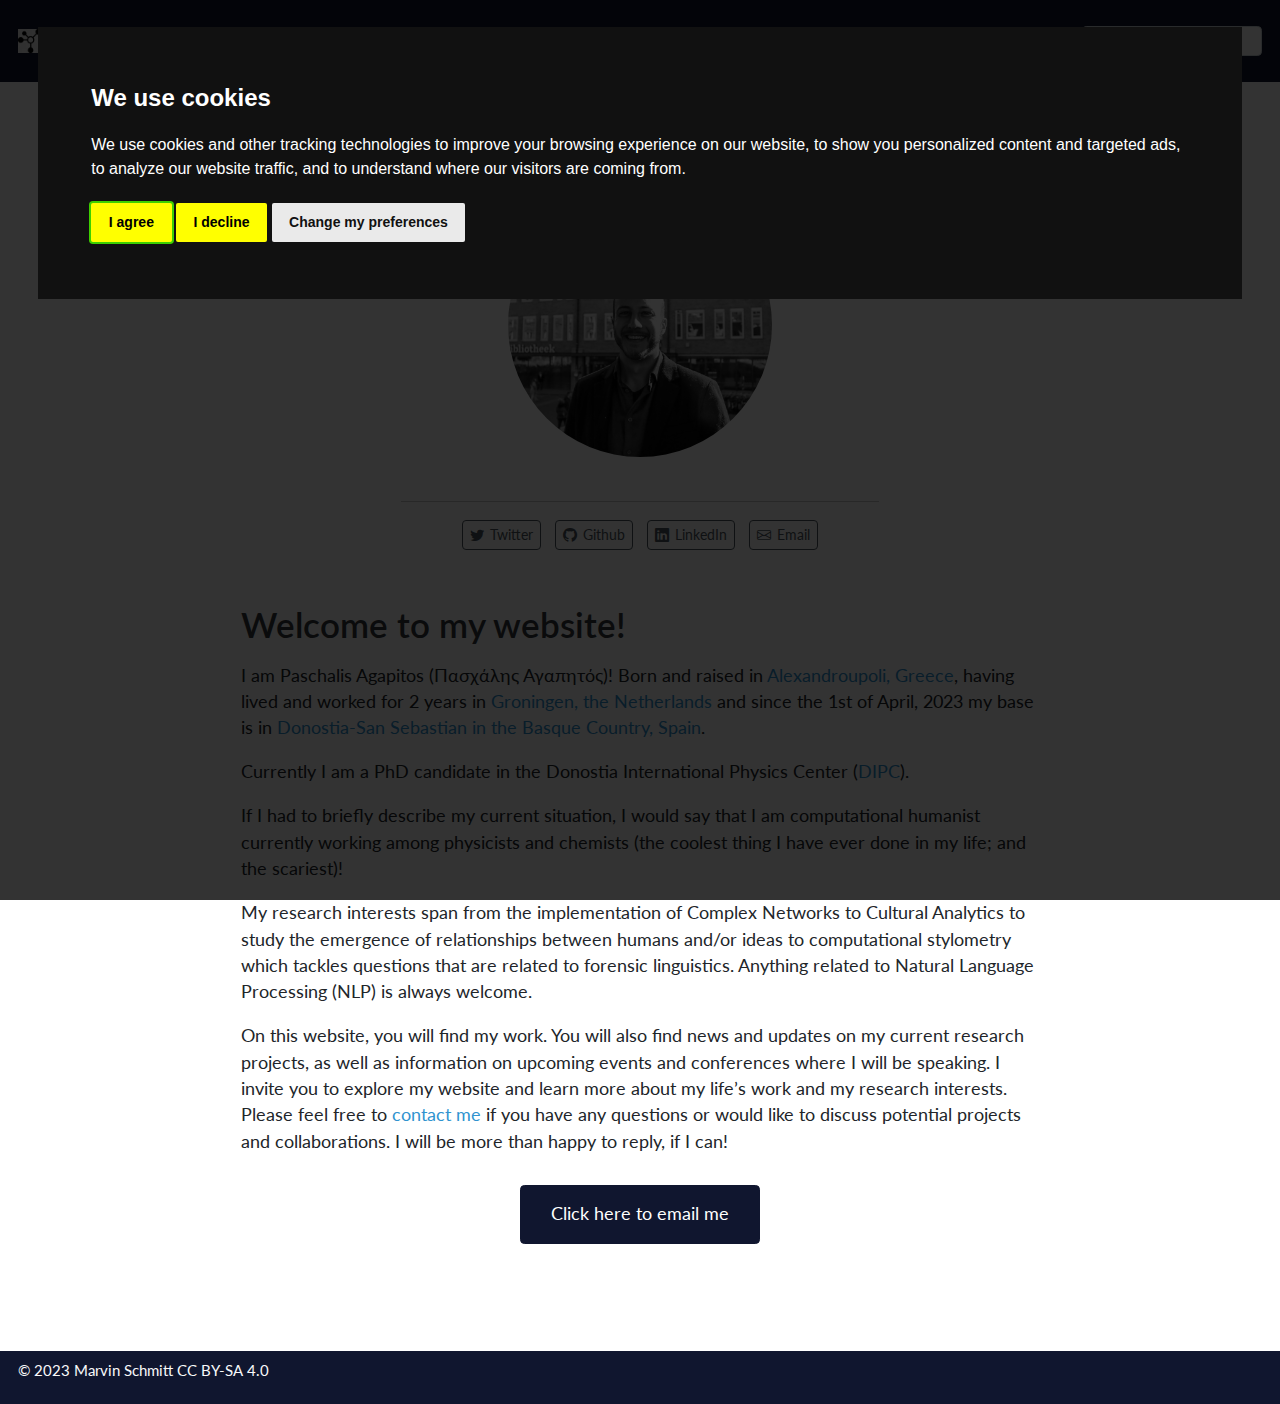
==== commit e3d0493a: "Built site for gh-pages" ====
--- a/index.html
+++ b/index.html
@@ -44,7 +44,7 @@
 <link href="site_libs/bootstrap/bootstrap-dark.min.css" rel="prefetch" class="quarto-color-scheme quarto-color-alternate" id="quarto-bootstrap" data-mode="dark">
 <script id="quarto-search-options" type="application/json">{
   "location": "navbar",
-  "copy-button": false,
+  "copy-button": true,
   "collapse-after": 3,
   "panel-placement": "end",
   "type": "textbox",
@@ -66,7 +66,7 @@
 <script type="text/javascript" charset="UTF-8">
 document.addEventListener('DOMContentLoaded', function () {
 cookieconsent.run({
-  "notice_banner_type":"headline",
+  "notice_banner_type":"interstitial",
   "consent_type":"express",
   "palette":"dark",
   "language":"en",
@@ -120,17 +120,17 @@
 </ul>
             <ul class="navbar-nav navbar-nav-scroll ms-auto">
   <li class="nav-item compact">
-    <a class="nav-link" href="https://github.com/PaschalisAg" rel="" target=""><i class="bi bi-github" role="img" aria-label="Quarto Github">
+    <a class="nav-link" href="https://github.com/PaschalisAg" rel="" target=""><i class="bi bi-github" role="img" aria-label="Github">
 </i> 
  <span class="menu-text"></span></a>
   </li>  
   <li class="nav-item compact">
-    <a class="nav-link" href="https://twitter.com/paschalisag" rel="" target=""><i class="bi bi-twitter" role="img" aria-label="Quarto Twitter">
+    <a class="nav-link" href="https://twitter.com/paschalisag" rel="" target=""><i class="bi bi-twitter" role="img" aria-label="Twitter">
 </i> 
  <span class="menu-text"></span></a>
   </li>  
   <li class="nav-item compact">
-    <a class="nav-link" href="https://www.linkedin.com/in/paschalis-agapitos-1b5284217/" rel="" target=""><i class="bi bi-linkedin" role="img" aria-label="Quarto Linkedin">
+    <a class="nav-link" href="https://www.linkedin.com/in/paschalis-agapitos-1b5284217/" rel="" target=""><i class="bi bi-linkedin" role="img" aria-label="Linkedin">
 </i> 
  <span class="menu-text"></span></a>
   </li>  
@@ -545,7 +545,9 @@
   <div class="nav-footer">
     <div class="nav-footer-left"><span class="faux-block">© 2023 Marvin Schmitt CC BY-SA 4.0</span></div>   
     <div class="nav-footer-center"><div class="cookie-consent-footer"><a href="#" id="open_preferences_center">Cookie Preferences</a></div></div>
-    <div class="nav-footer-right"><span class="faux-block"><a href="https://github.com/marvinschmitt/quarto-website-template/">View source on GitHub</a></span></div>
+    <div class="nav-footer-right">
+      &nbsp;
+    </div>
   </div>
 </footer>
 
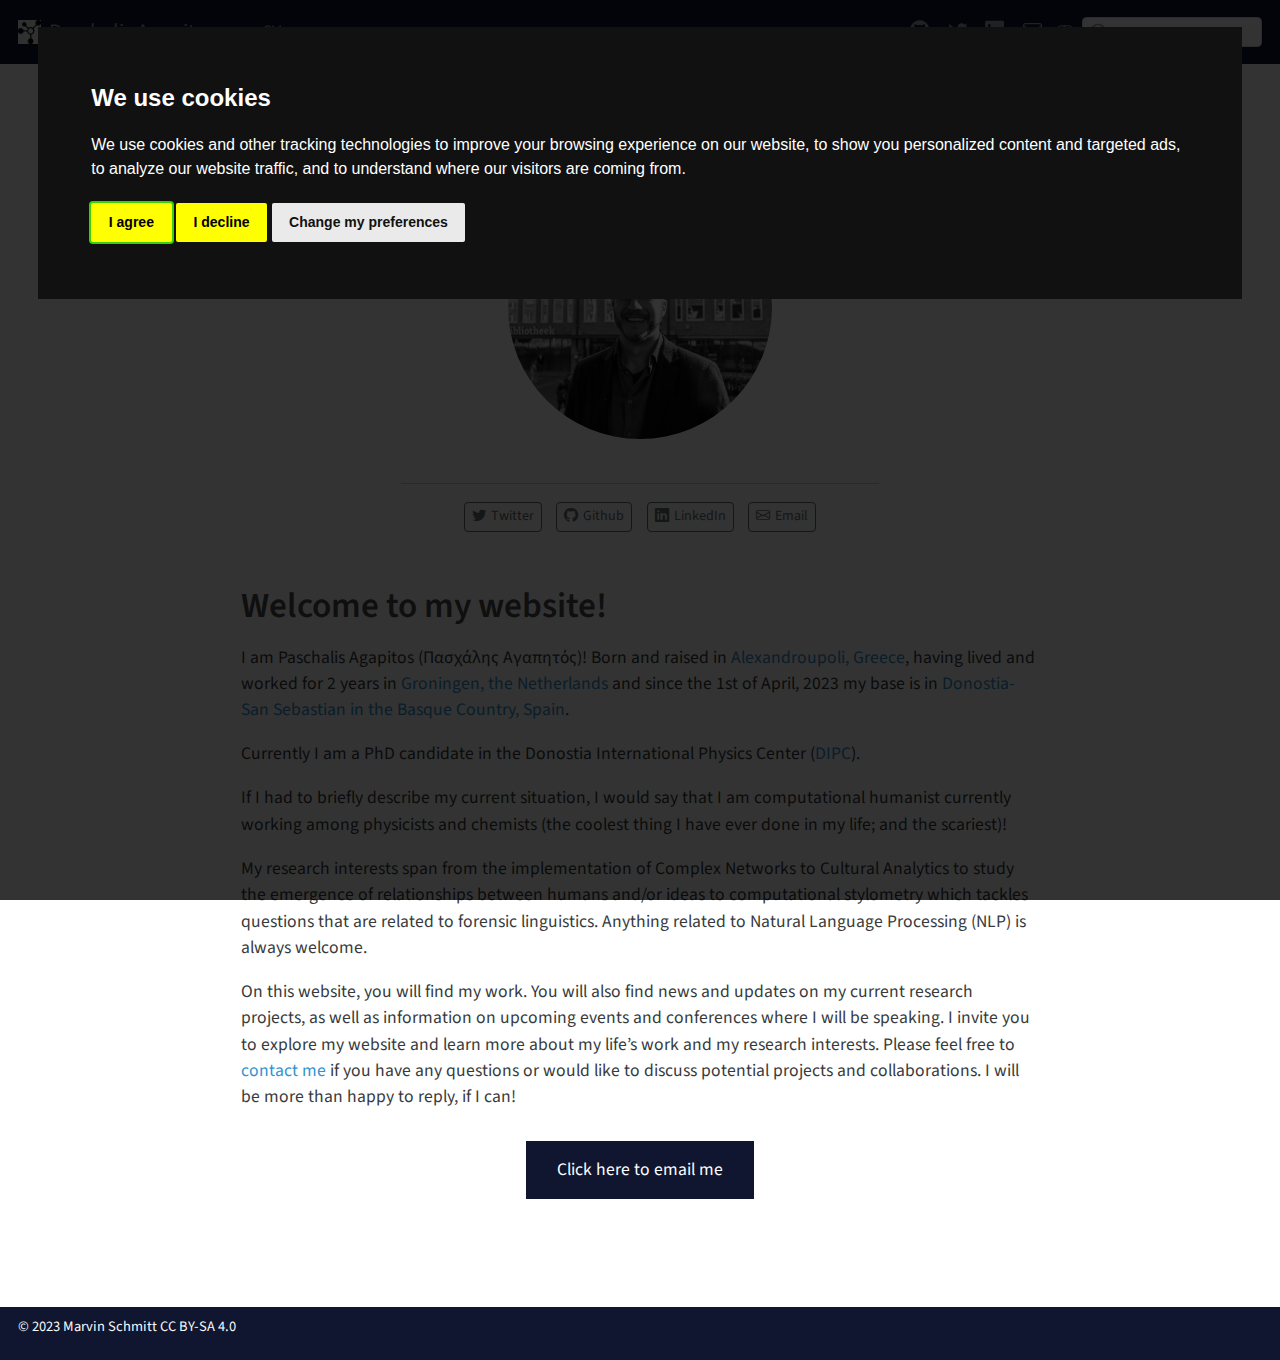
==== commit 42ae4617: "Built site for gh-pages" ====
--- a/index.html
+++ b/index.html
@@ -62,6 +62,15 @@
     "search-label": "Search"
   }
 }</script>
+<script async="" src="https://www.googletagmanager.com/gtag/js?id=G-16B83QME0W"></script>
+
+<script type="text/plain" cookie-consent="tracking">
+
+window.dataLayer = window.dataLayer || [];
+function gtag(){dataLayer.push(arguments);}
+gtag('js', new Date());
+gtag('config', 'G-16B83QME0W', { 'anonymize_ip': true});
+</script>
 
 <script type="text/javascript" charset="UTF-8">
 document.addEventListener('DOMContentLoaded', function () {
@@ -81,7 +90,7 @@
 <style>html{ scroll-behavior: smooth; }</style>
 
 
-<link rel="stylesheet" href="styles.css">
+<link rel="stylesheet" href="html/styles.css">
 <meta property="og:title" content="">
 <meta property="og:description" content="">
 <meta property="og:image" content="https://github.com/PaschalisAg/paschalisag.github.io/img/prof_pic.jpg">
@@ -550,6 +559,13 @@
     </div>
   </div>
 </footer>
+<script async="" src="https://www.googletagmanager.com/gtag/js?id=G-16B83QME0W"></script>
+<script>
+window.dataLayer = window.dataLayer || [];
+function gtag(){dataLayer.push(arguments);}
+gtag('js', new Date());
+gtag('config', 'G-16B83QME0W');
+</script>
 
 
 
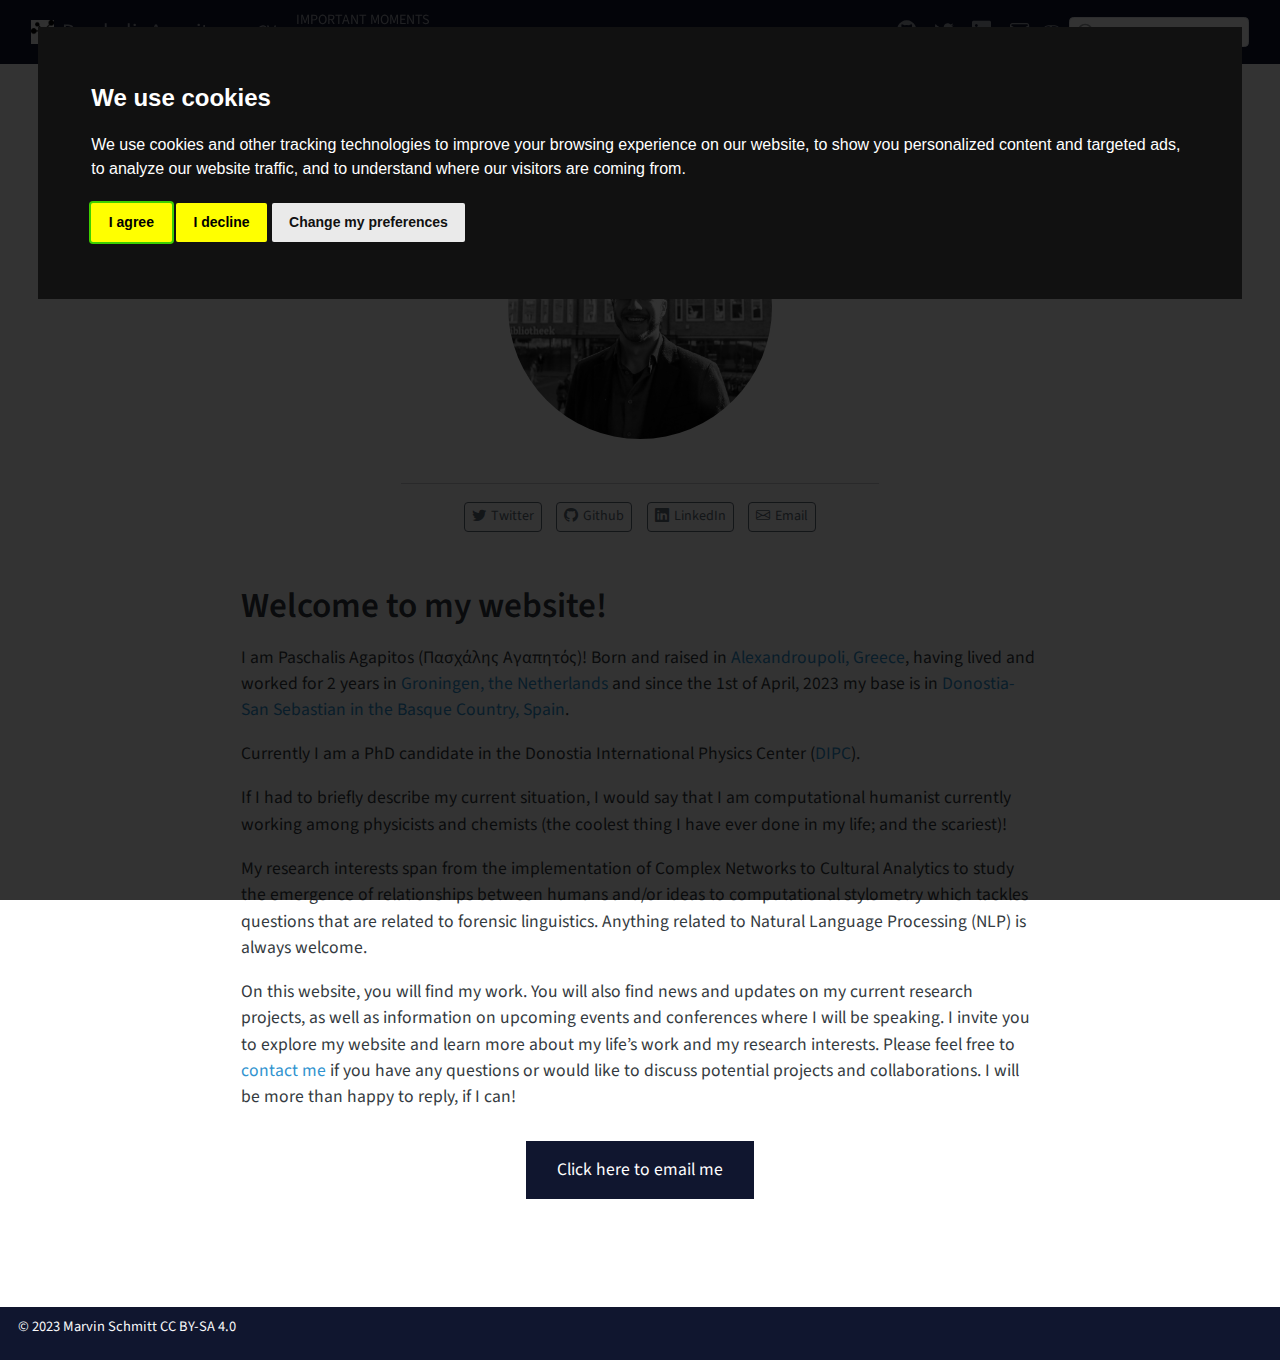
==== commit 1e53d9b9: "Built site for gh-pages" ====
--- a/index.html
+++ b/index.html
@@ -2,7 +2,7 @@
 <html xmlns="http://www.w3.org/1999/xhtml" lang="en" xml:lang="en"><head>
 
 <meta charset="utf-8">
-<meta name="generator" content="quarto-1.3.361">
+<meta name="generator" content="quarto-1.4.554">
 
 <meta name="viewport" content="width=device-width, initial-scale=1.0, user-scalable=yes">
 
@@ -48,7 +48,12 @@
   "collapse-after": 3,
   "panel-placement": "end",
   "type": "textbox",
-  "limit": 20,
+  "limit": 50,
+  "keyboard-shortcut": [
+    "f",
+    "/",
+    "s"
+  ],
   "language": {
     "search-no-results-text": "No results",
     "search-matching-documents-text": "matching documents",
@@ -57,6 +62,7 @@
     "search-more-match-text": "more match in this document",
     "search-more-matches-text": "more matches in this document",
     "search-clear-button-title": "Clear",
+    "search-text-placeholder": "",
     "search-detached-cancel-button-title": "Cancel",
     "search-submit-button-title": "Submit",
     "search-label": "Search"
@@ -83,6 +89,8 @@
   "notice_banner_reject_button_hide":false,
   "preferences_center_close_button_hide":false,
   "website_name":""
+  ,
+"language":"en"
   });
 });
 </script> 
@@ -90,14 +98,13 @@
 <style>html{ scroll-behavior: smooth; }</style>
 
 
-<link rel="stylesheet" href="html/styles.css">
-<meta property="og:title" content="">
-<meta property="og:description" content="">
-<meta property="og:image" content="https://github.com/PaschalisAg/paschalisag.github.io/img/prof_pic.jpg">
-<meta property="og:site-name" content="Paschalis Agapitos">
-<meta name="twitter:title" content="">
-<meta name="twitter:description" content="">
-<meta name="twitter:image" content="https://github.com/PaschalisAg/paschalisag.github.io/img/prof_pic.jpg">
+<meta property="og:title" content="Paschalis Agapitos">
+<meta property="og:description" content="My personal academic website">
+<meta property="og:image" content="https://paschalisag.github.io/img/prof_pic.jpg">
+<meta property="og:site_name" content="Paschalis Agapitos">
+<meta name="twitter:title" content="Paschalis Agapitos">
+<meta name="twitter:description" content="My personal academic website">
+<meta name="twitter:image" content="https://paschalisag.github.io/img/prof_pic.jpg">
 <meta name="twitter:creator" content="@paschalisag">
 <meta name="twitter:card" content="summary_large_image">
 </head>
@@ -106,9 +113,9 @@
 
 <div id="quarto-search-results"></div>
   <header id="quarto-header" class="headroom fixed-top">
-    <nav class="navbar navbar-expand-lg navbar-dark ">
+    <nav class="navbar navbar-expand-lg " data-bs-theme="dark">
       <div class="navbar-container container-fluid">
-      <div class="navbar-brand-container">
+      <div class="navbar-brand-container mx-auto">
     <a href="./index.html" class="navbar-brand navbar-brand-logo">
     <img src="./img/logo.png" alt="" class="navbar-logo">
     </a>
@@ -123,36 +130,38 @@
           <div class="collapse navbar-collapse" id="navbarCollapse">
             <ul class="navbar-nav navbar-nav-scroll me-auto">
   <li class="nav-item">
-    <a class="nav-link" href="./cv/index.html" rel="" target="">
- <span class="menu-text">CV</span></a>
+    <a class="nav-link" href="./cv/index.html"> 
+<span class="menu-text">CV</span></a>
   </li>  
+  <li class="dropdown-header">
+ <span class="menu-text">Important moments</span></li>
 </ul>
             <ul class="navbar-nav navbar-nav-scroll ms-auto">
   <li class="nav-item compact">
-    <a class="nav-link" href="https://github.com/PaschalisAg" rel="" target=""><i class="bi bi-github" role="img" aria-label="Github">
+    <a class="nav-link" href="https://github.com/PaschalisAg"> <i class="bi bi-github" role="img" aria-label="Github">
 </i> 
- <span class="menu-text"></span></a>
+<span class="menu-text"></span></a>
   </li>  
   <li class="nav-item compact">
-    <a class="nav-link" href="https://twitter.com/paschalisag" rel="" target=""><i class="bi bi-twitter" role="img" aria-label="Twitter">
+    <a class="nav-link" href="https://twitter.com/paschalisag"> <i class="bi bi-twitter" role="img" aria-label="Twitter">
 </i> 
- <span class="menu-text"></span></a>
+<span class="menu-text"></span></a>
   </li>  
   <li class="nav-item compact">
-    <a class="nav-link" href="https://www.linkedin.com/in/paschalis-agapitos-1b5284217/" rel="" target=""><i class="bi bi-linkedin" role="img" aria-label="Linkedin">
+    <a class="nav-link" href="https://www.linkedin.com/in/paschalis-agapitos-1b5284217/"> <i class="bi bi-linkedin" role="img" aria-label="Linkedin">
 </i> 
- <span class="menu-text"></span></a>
+<span class="menu-text"></span></a>
   </li>  
   <li class="nav-item compact">
-    <a class="nav-link" href="mailto:paschalis.agapitos@dipc.org" rel="" target=""><i class="bi bi-envelope" role="img" aria-label="email">
+    <a class="nav-link" href="mailto:paschalis.agapitos@dipc.org"> <i class="bi bi-envelope" role="img" aria-label="email">
 </i> 
- <span class="menu-text"></span></a>
+<span class="menu-text"></span></a>
   </li>  
 </ul>
-            <div class="quarto-navbar-tools">
+          </div> <!-- /navcollapse -->
+          <div class="quarto-navbar-tools">
   <a href="" class="quarto-color-scheme-toggle quarto-navigation-tool  px-1" onclick="window.quartoToggleColorScheme(); return false;" title="Toggle dark mode"><i class="bi"></i></a>
 </div>
-          </div> <!-- /navcollapse -->
       </div> <!-- /container-fluid -->
     </nav>
 </header>
@@ -166,7 +175,8 @@
 
 
 
-<div class="quarto-about-jolla">
+
+<div class="quarto-about-jolla content">
   <img src="img/prof_pic.jpg" class="about-image
   round " style="height: 15em; width: 15em;">
  <div id="about-block">
@@ -251,6 +261,33 @@
       }
     }
   }
+  const toggleGiscusIfUsed = (isAlternate, darkModeDefault) => {
+    const baseTheme = document.querySelector('#giscus-base-theme')?.value ?? 'light';
+    const alternateTheme = document.querySelector('#giscus-alt-theme')?.value ?? 'dark';
+    let newTheme = '';
+    if(darkModeDefault) {
+      newTheme = isAlternate ? baseTheme : alternateTheme;
+    } else {
+      newTheme = isAlternate ? alternateTheme : baseTheme;
+    }
+    const changeGiscusTheme = () => {
+      // From: https://github.com/giscus/giscus/issues/336
+      const sendMessage = (message) => {
+        const iframe = document.querySelector('iframe.giscus-frame');
+        if (!iframe) return;
+        iframe.contentWindow.postMessage({ giscus: message }, 'https://giscus.app');
+      }
+      sendMessage({
+        setConfig: {
+          theme: newTheme
+        }
+      });
+    }
+    const isGiscussLoaded = window.document.querySelector('iframe.giscus-frame') !== null;
+    if (isGiscussLoaded) {
+      changeGiscusTheme();
+    }
+  }
   const toggleColorMode = (alternate) => {
     // Switch the stylesheets
     const alternateStylesheets = window.document.querySelectorAll('link.quarto-color-scheme.quarto-color-alternate');
@@ -317,13 +354,15 @@
       return localAlternateSentinel;
     }
   }
-  let localAlternateSentinel = 'default';
+  const darkModeDefault = false;
+  let localAlternateSentinel = darkModeDefault ? 'alternate' : 'default';
   // Dark / light mode switch
   window.quartoToggleColorScheme = () => {
     // Read the current dark / light value 
     let toAlternate = !hasAlternateSentinel();
     toggleColorMode(toAlternate);
     setStyleSentinel(toAlternate);
+    toggleGiscusIfUsed(toAlternate, darkModeDefault);
   };
   // Ensure there is a toggle, if there isn't float one in the top right
   if (window.document.querySelector('.quarto-color-scheme-toggle') === null) {
@@ -395,10 +434,27 @@
     // clear code selection
     e.clearSelection();
   });
-  function tippyHover(el, contentFn) {
+    var localhostRegex = new RegExp(/^(?:http|https):\/\/localhost\:?[0-9]*\//);
+    var mailtoRegex = new RegExp(/^mailto:/);
+      var filterRegex = new RegExp("https:\/\/paschalisag\.github\.io");
+    var isInternal = (href) => {
+        return filterRegex.test(href) || localhostRegex.test(href) || mailtoRegex.test(href);
+    }
+    // Inspect non-navigation links and adorn them if external
+ 	var links = window.document.querySelectorAll('a[href]:not(.nav-link):not(.navbar-brand):not(.toc-action):not(.sidebar-link):not(.sidebar-item-toggle):not(.pagination-link):not(.no-external):not([aria-hidden]):not(.dropdown-item):not(.quarto-navigation-tool)');
+    for (var i=0; i<links.length; i++) {
+      const link = links[i];
+      if (!isInternal(link.href)) {
+        // undo the damage that might have been done by quarto-nav.js in the case of
+        // links that we want to consider external
+        if (link.dataset.originalHref !== undefined) {
+          link.href = link.dataset.originalHref;
+        }
+      }
+    }
+  function tippyHover(el, contentFn, onTriggerFn, onUntriggerFn) {
     const config = {
       allowHTML: true,
-      content: contentFn,
       maxWidth: 500,
       delay: 100,
       arrow: false,
@@ -408,8 +464,17 @@
       interactive: true,
       interactiveBorder: 10,
       theme: 'quarto',
-      placement: 'bottom-start'
+      placement: 'bottom-start',
     };
+    if (contentFn) {
+      config.content = contentFn;
+    }
+    if (onTriggerFn) {
+      config.onTrigger = onTriggerFn;
+    }
+    if (onUntriggerFn) {
+      config.onUntrigger = onUntriggerFn;
+    }
     window.tippy(el, config); 
   }
   const noterefs = window.document.querySelectorAll('a[role="doc-noteref"]');
@@ -421,7 +486,130 @@
       try { href = new URL(href).hash; } catch {}
       const id = href.replace(/^#\/?/, "");
       const note = window.document.getElementById(id);
-      return note.innerHTML;
+      if (note) {
+        return note.innerHTML;
+      } else {
+        return "";
+      }
+    });
+  }
+  const xrefs = window.document.querySelectorAll('a.quarto-xref');
+  const processXRef = (id, note) => {
+    // Strip column container classes
+    const stripColumnClz = (el) => {
+      el.classList.remove("page-full", "page-columns");
+      if (el.children) {
+        for (const child of el.children) {
+          stripColumnClz(child);
+        }
+      }
+    }
+    stripColumnClz(note)
+    if (id === null || id.startsWith('sec-')) {
+      // Special case sections, only their first couple elements
+      const container = document.createElement("div");
+      if (note.children && note.children.length > 2) {
+        container.appendChild(note.children[0].cloneNode(true));
+        for (let i = 1; i < note.children.length; i++) {
+          const child = note.children[i];
+          if (child.tagName === "P" && child.innerText === "") {
+            continue;
+          } else {
+            container.appendChild(child.cloneNode(true));
+            break;
+          }
+        }
+        if (window.Quarto?.typesetMath) {
+          window.Quarto.typesetMath(container);
+        }
+        return container.innerHTML
+      } else {
+        if (window.Quarto?.typesetMath) {
+          window.Quarto.typesetMath(note);
+        }
+        return note.innerHTML;
+      }
+    } else {
+      // Remove any anchor links if they are present
+      const anchorLink = note.querySelector('a.anchorjs-link');
+      if (anchorLink) {
+        anchorLink.remove();
+      }
+      if (window.Quarto?.typesetMath) {
+        window.Quarto.typesetMath(note);
+      }
+      // TODO in 1.5, we should make sure this works without a callout special case
+      if (note.classList.contains("callout")) {
+        return note.outerHTML;
+      } else {
+        return note.innerHTML;
+      }
+    }
+  }
+  for (var i=0; i<xrefs.length; i++) {
+    const xref = xrefs[i];
+    tippyHover(xref, undefined, function(instance) {
+      instance.disable();
+      let url = xref.getAttribute('href');
+      let hash = undefined; 
+      if (url.startsWith('#')) {
+        hash = url;
+      } else {
+        try { hash = new URL(url).hash; } catch {}
+      }
+      if (hash) {
+        const id = hash.replace(/^#\/?/, "");
+        const note = window.document.getElementById(id);
+        if (note !== null) {
+          try {
+            const html = processXRef(id, note.cloneNode(true));
+            instance.setContent(html);
+          } finally {
+            instance.enable();
+            instance.show();
+          }
+        } else {
+          // See if we can fetch this
+          fetch(url.split('#')[0])
+          .then(res => res.text())
+          .then(html => {
+            const parser = new DOMParser();
+            const htmlDoc = parser.parseFromString(html, "text/html");
+            const note = htmlDoc.getElementById(id);
+            if (note !== null) {
+              const html = processXRef(id, note);
+              instance.setContent(html);
+            } 
+          }).finally(() => {
+            instance.enable();
+            instance.show();
+          });
+        }
+      } else {
+        // See if we can fetch a full url (with no hash to target)
+        // This is a special case and we should probably do some content thinning / targeting
+        fetch(url)
+        .then(res => res.text())
+        .then(html => {
+          const parser = new DOMParser();
+          const htmlDoc = parser.parseFromString(html, "text/html");
+          const note = htmlDoc.querySelector('main.content');
+          if (note !== null) {
+            // This should only happen for chapter cross references
+            // (since there is no id in the URL)
+            // remove the first header
+            if (note.children.length > 0 && note.children[0].tagName === "HEADER") {
+              note.children[0].remove();
+            }
+            const html = processXRef(null, note);
+            instance.setContent(html);
+          } 
+        }).finally(() => {
+          instance.enable();
+          instance.show();
+        });
+      }
+    }, function(instance) {
     });
   }
       let selectedAnnoteEl;
@@ -465,6 +653,7 @@
             }
             div.style.top = top - 2 + "px";
             div.style.height = height + 4 + "px";
+            div.style.left = 0;
             let gutterDiv = window.document.getElementById("code-annotation-line-highlight-gutter");
             if (gutterDiv === null) {
               gutterDiv = window.document.createElement("div");
@@ -490,6 +679,32 @@
         });
         selectedAnnoteEl = undefined;
       };
+        // Handle positioning of the toggle
+    window.addEventListener(
+      "resize",
+      throttle(() => {
+        elRect = undefined;
+        if (selectedAnnoteEl) {
+          selectCodeLines(selectedAnnoteEl);
+        }
+      }, 10)
+    );
+    function throttle(fn, ms) {
+    let throttle = false;
+    let timer;
+      return (...args) => {
+        if(!throttle) { // first call gets through
+            fn.apply(this, args);
+            throttle = true;
+        } else { // all the others get throttled
+            if(timer) clearTimeout(timer); // cancel #2
+            timer = setTimeout(() => {
+              fn.apply(this, args);
+              timer = throttle = false;
+            }, ms);
+        }
+      };
+    }
       // Attach click handler to the DT
       const annoteDls = window.document.querySelectorAll('dt[data-target-cell]');
       for (const annoteDlNode of annoteDls) {
@@ -552,8 +767,12 @@
 </div> <!-- /content -->
 <footer class="footer">
   <div class="nav-footer">
-    <div class="nav-footer-left"><span class="faux-block">© 2023 Marvin Schmitt CC BY-SA 4.0</span></div>   
-    <div class="nav-footer-center"><div class="cookie-consent-footer"><a href="#" id="open_preferences_center">Cookie Preferences</a></div></div>
+    <div class="nav-footer-left">
+<p><span class="faux-block">© 2023 Marvin Schmitt CC BY-SA 4.0</span></p>
+</div>   
+    <div class="nav-footer-center">
+
+<div class="cookie-consent-footer"><a href="#" id="open_preferences_center">Cookie Preferences</a></div></div>
     <div class="nav-footer-right">
       &nbsp;
     </div>
@@ -569,5 +788,6 @@
 
 
 
+
 <script src="site_libs/quarto-html/zenscroll-min.js"></script>
 </body></html>